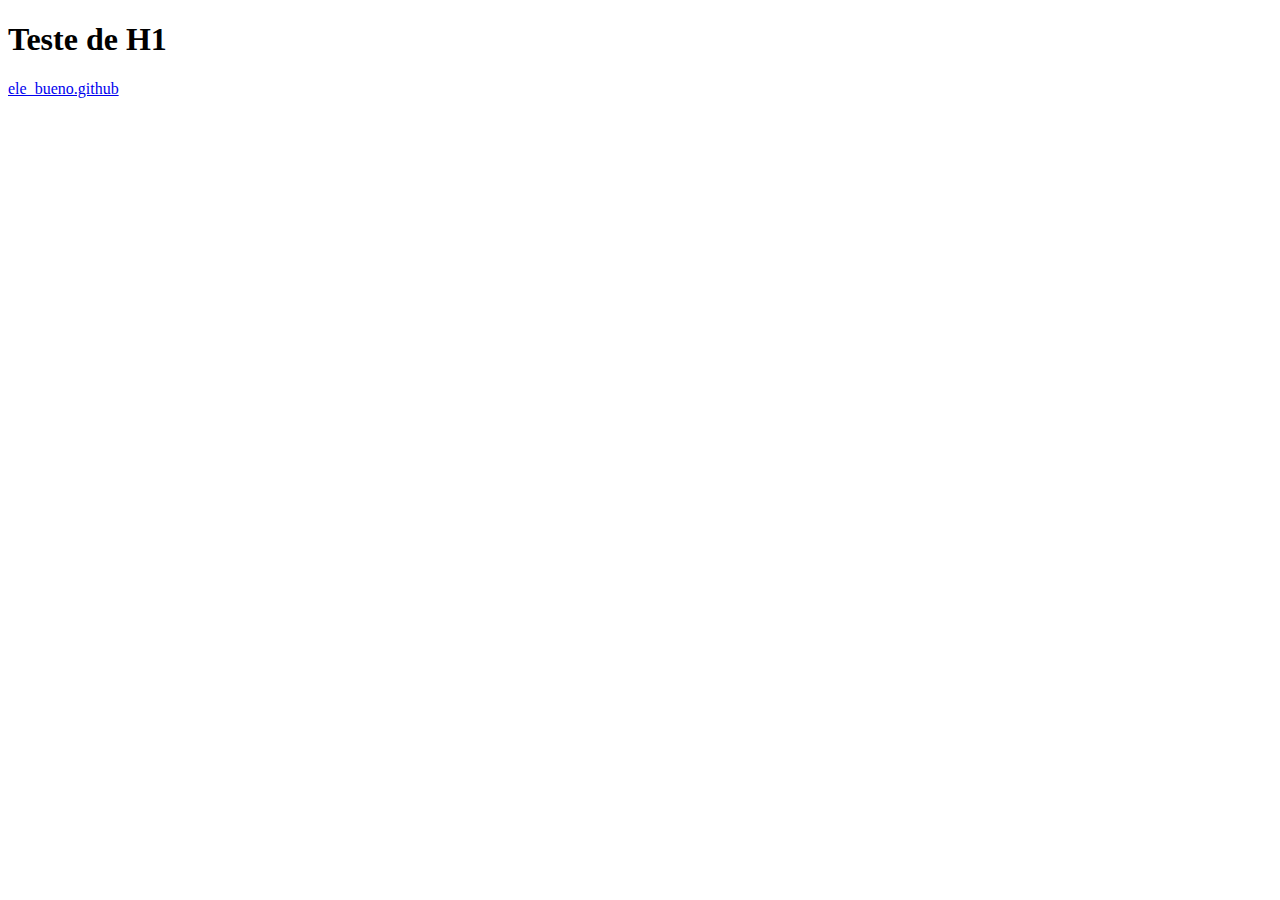
==== Aula01/index.html @ aaca17ea "Initial commit" ====
<!DOCTYPE html>
<html>
  <head> <!--No HEAD vem configurações da página-->
    <title>NLW Heat</title>
  </head>
  <body>
    <h1>Teste de H1</h1>
    <a href="https://github.com/ElessandraBueno?tab=repositories">ele_bueno.github</a>
  </body>
</html>
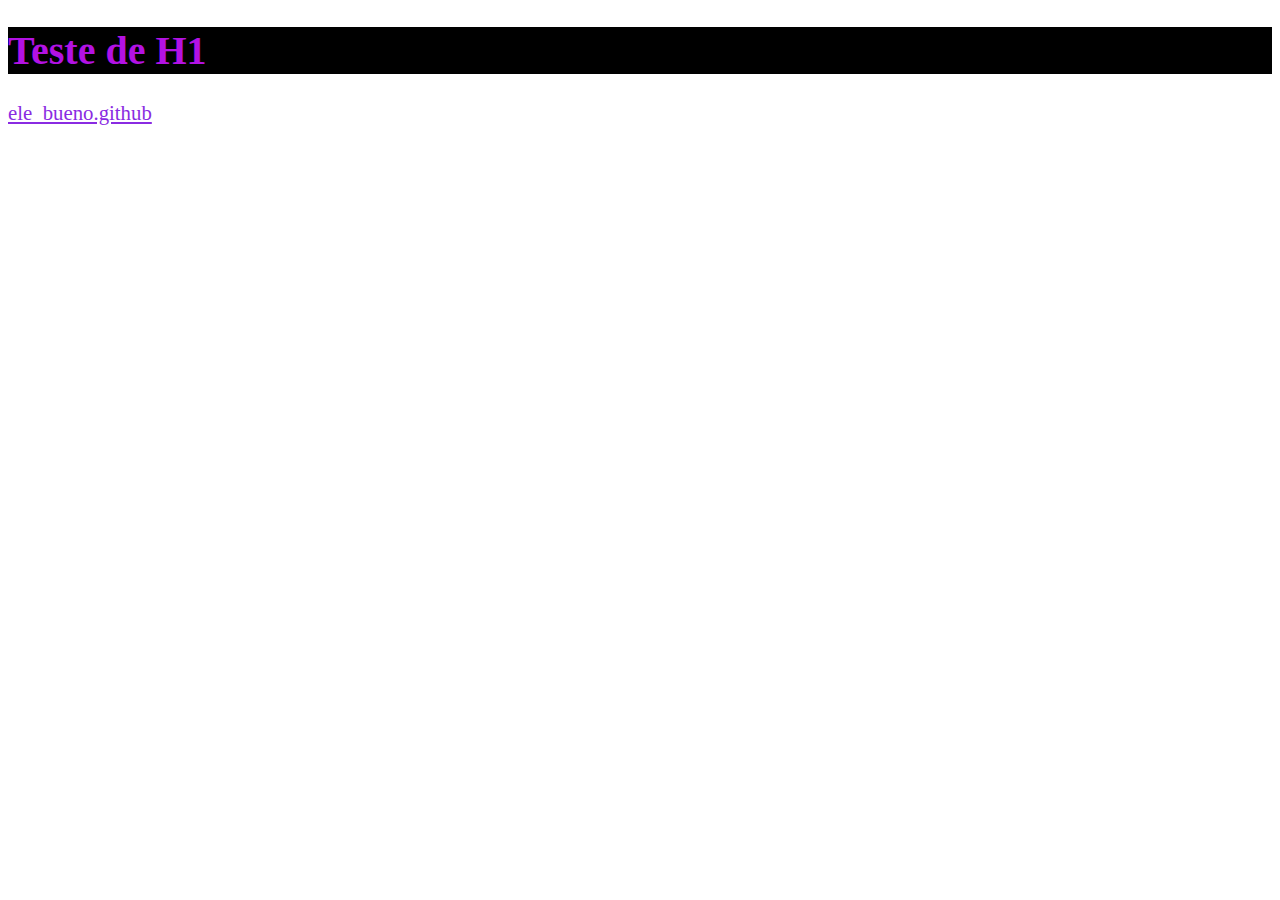
==== commit f504ec02: "Update in index.html" ====
--- a/Aula01/index.html
+++ b/Aula01/index.html
@@ -1,7 +1,20 @@
 <!DOCTYPE html>
+
 <html>
   <head> <!--No HEAD vem configurações da página-->
     <title>NLW Heat</title>
+    <style>
+      /* <!--Tudo que estiver dentro de STYLE identificado antes das chaves, vai ser aplicado a todos os comandos com a mesma descrição. Exemplo: abaixo está a estilização de H1, que será aplicado a todas as tags <h1> neste arquivo--> */
+      h1 {
+        font-size: 2.5rem;
+        color:rgb(179, 18, 228);
+        background-color:black;
+      }
+      a {
+        font-size: 1.3rem;
+        color:blueviolet;
+      }
+    </style>
   </head>
   <body>
     <h1>Teste de H1</h1>
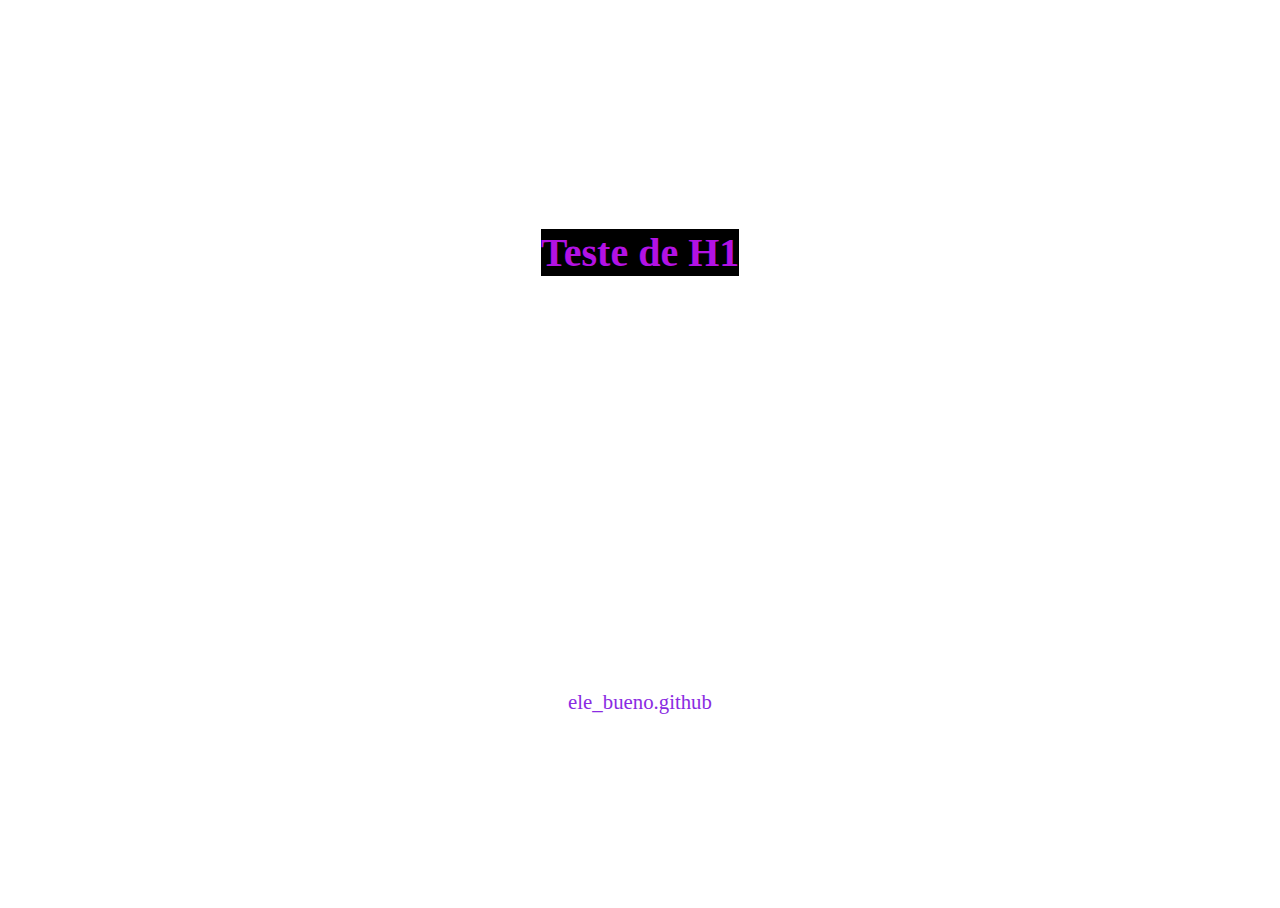
==== commit 20f86622: "Update index.html" ====
--- a/Aula01/index.html
+++ b/Aula01/index.html
@@ -4,7 +4,10 @@
   <head> <!--No HEAD vem configurações da página-->
     <title>NLW Heat</title>
     <style>
-      /* <!--Tudo que estiver dentro de STYLE identificado antes das chaves, vai ser aplicado a todos os comandos com a mesma descrição. Exemplo: abaixo está a estilização de H1, que será aplicado a todas as tags <h1> neste arquivo--> */
+      /* <!--Tudo que estiver dentro de STYLE identificado antes das chaves, 
+        vai ser aplicado a todos os comandos com a mesma descrição. 
+        Exemplo: abaixo está a estilização de H1, que será aplicado 
+        a todas as tags <h1> neste arquivo--> */
       h1 {
         font-size: 2.5rem;
         color:rgb(179, 18, 228);
@@ -13,6 +16,14 @@
       a {
         font-size: 1.3rem;
         color:blueviolet;
+        text-decoration: none; /*Tira o sublinado e qualquer outro estilo*/
+      }
+      html,body {
+        height: 100%;
+      }
+      body{
+        display: grid;
+        place-items: center; /*Deixa o conteúdo de body centralizado*/
       }
     </style>
   </head>
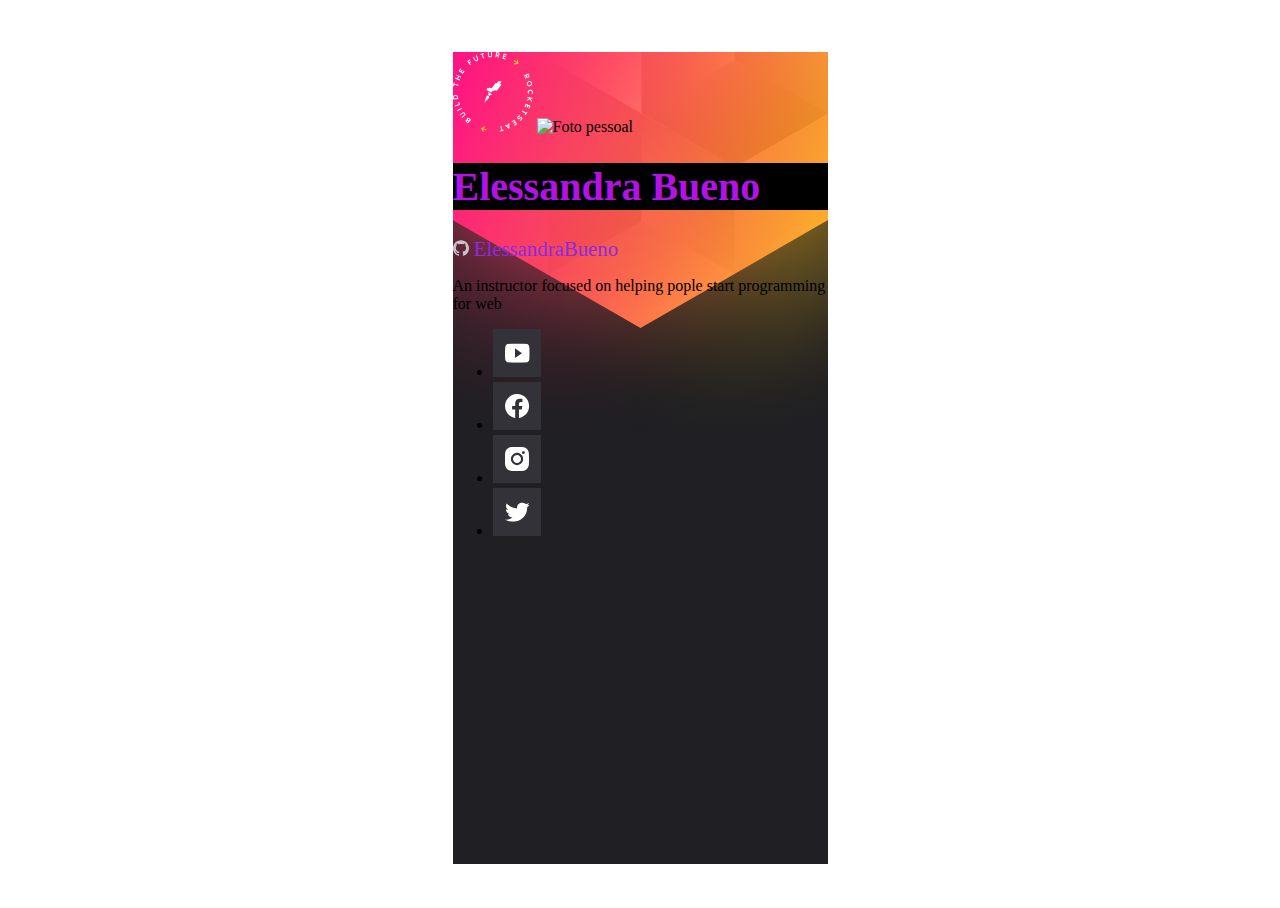
==== commit a4cfd5b4: "--" ====
--- a/Aula01/index.html
+++ b/Aula01/index.html
@@ -1,34 +1,55 @@
 <!DOCTYPE html>
 
 <html>
-  <head> <!--No HEAD vem configurações da página-->
+  <head>
+    <!--No HEAD vem configurações da página-->
     <title>NLW Heat</title>
-    <style>
-      /* <!--Tudo que estiver dentro de STYLE identificado antes das chaves, 
+
+    <link rel="stylesheet" href="style.css" />
+    <!-- <style> Tudo que estiver dentro de STYLE identificado antes das chaves, 
         vai ser aplicado a todos os comandos com a mesma descrição. 
         Exemplo: abaixo está a estilização de H1, que será aplicado 
-        a todas as tags <h1> neste arquivo--> */
-      h1 {
-        font-size: 2.5rem;
-        color:rgb(179, 18, 228);
-        background-color:black;
-      }
-      a {
-        font-size: 1.3rem;
-        color:blueviolet;
-        text-decoration: none; /*Tira o sublinado e qualquer outro estilo*/
-      }
-      html,body {
-        height: 100%;
-      }
-      body{
-        display: grid;
-        place-items: center; /*Deixa o conteúdo de body centralizado*/
-      }
-    </style>
+        a todas as tags <h1> neste arquivo </style>-->
   </head>
   <body>
-    <h1>Teste de H1</h1>
-    <a href="https://github.com/ElessandraBueno?tab=repositories">ele_bueno.github</a>
+    <main>
+      <div class="content">
+        <div class="avatar">
+          <img src="images/build.svg" alt="Selo Rocketseat" />
+          <img
+            src="https://lorempixel.com/185/185/people/"
+            alt="Foto pessoal"
+          />
+        </div>
+
+        <h1>Elessandra Bueno</h1>
+        <a href="https://github.com/ElessandraBueno?tab=repositories">
+          <img src="images/github.svg" alt="Ícone GitHub" /> ElessandraBueno</a
+        >
+        <p>An instructor focused on helping pople start programming for web</p>
+        <ul>
+          <li>
+            <a href="https://youtube.com" target="_blank">
+              <img src="images/youtube.svg" alt="Ícone Youtube" />
+            </a>
+          </li>
+          <li>
+            <a href="https://facebook.com" target="_blank">
+              <img src="images/facebook.svg" alt="Ícone facebook" />
+            </a>
+          </li>
+          <li>
+            <a href="https://instagram.com" target="_blank">
+              <img src="images/instagram.svg" alt="Ícone Instagram" />
+            </a>
+          </li>
+          <li>
+            <a href="https://twitter.com" target="_blank">
+              <img src="images/twitter.svg" alt="Ícone Twitter" />
+            </a>
+          </li>
+        </ul>
+      </div>
+    </main>
   </body>
 </html>
--- a/Aula01/style.css
+++ b/Aula01/style.css
@@ -0,0 +1,24 @@
+html,
+body {
+  height: 100%;
+}
+body{
+  display: grid;
+  place-items: center; /*Deixa o conteúdo de body centralizado*/
+}
+main{
+  background: url(images/Mobile.svg);
+  width: 375px;
+  height: 812px;
+
+}
+h1 {
+  font-size: 2.5rem;
+  color:rgb(179, 18, 228);
+  background-color:black;
+}
+a {
+  font-size: 1.3rem;
+  color:blueviolet;
+  text-decoration: none; /*Tira o sublinhado e qualquer outro estilo*/
+}
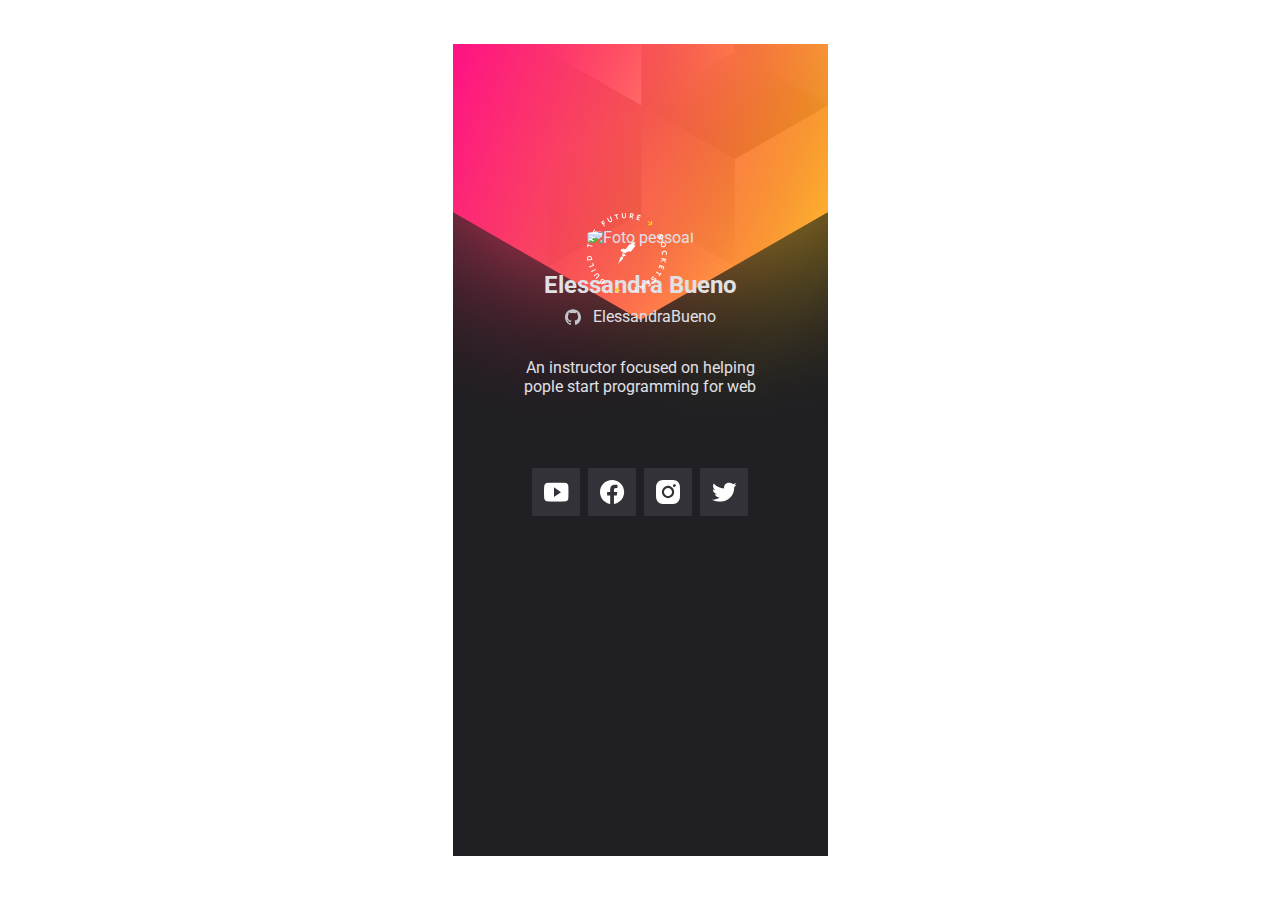
==== commit 4de11884: "Conteúdo da aula 02" ====
--- a/Aula01/index.html
+++ b/Aula01/index.html
@@ -6,6 +6,13 @@
     <title>NLW Heat</title>
 
     <link rel="stylesheet" href="style.css" />
+
+    <link rel="preconnect" href="https://fonts.googleapis.com" />
+    <link rel="preconnect" href="https://fonts.gstatic.com" crossorigin />
+    <link
+      href="https://fonts.googleapis.com/css2?family=Roboto:wght@400;700&display=swap"
+      rel="stylesheet"
+    />
     <!-- <style> Tudo que estiver dentro de STYLE identificado antes das chaves, 
         vai ser aplicado a todos os comandos com a mesma descrição. 
         Exemplo: abaixo está a estilização de H1, que será aplicado 
@@ -13,9 +20,11 @@
   </head>
   <body>
     <main>
-      <div class="content">
+      <div class="container">
         <div class="avatar">
+          <span>
           <img src="images/build.svg" alt="Selo Rocketseat" />
+        </span>
           <img
             src="https://lorempixel.com/185/185/people/"
             alt="Foto pessoal"
@@ -26,7 +35,9 @@
         <a href="https://github.com/ElessandraBueno?tab=repositories">
           <img src="images/github.svg" alt="Ícone GitHub" /> ElessandraBueno</a
         >
+
         <p>An instructor focused on helping pople start programming for web</p>
+
         <ul>
           <li>
             <a href="https://youtube.com" target="_blank">
--- a/Aula01/style.css
+++ b/Aula01/style.css
@@ -1,24 +1,70 @@
+*{
+  margin: 0; /*Deixa a página somente com o tamanho do conteúdo sem barra de rolagem*/
+}
 html,
 body {
+
+  --black:hsl(240, 6%, 13%);
+  --gray:hsl(240,9%,89%); /*Declaração de varável que pode ser usada no documento inteiro. Essa variável deixa a cor mais leve*/
+
   height: 100%;
+  font-family: 'Roboto', sans-serif;
+  -webkit-font-smoothing: antialiased; /*-WebKit significa que a determinada ação vai acontecer somente nos navegadores kit*/
 }
 body{
   display: grid;
-  place-items: center; /*Deixa o conteúdo de body centralizado*/
+  place-items: center; /*Deixa o conteúdo de body centralizado, inclusive a imagem de fundo. OBS só é opssível com o grid acima*/
 }
 main{
-  background: url(images/Mobile.svg);
+  background: url(images/mobile.png);
   width: 375px;
   height: 812px;
+}
+.container{
+  max-width: 250px;
+  margin-left: auto;
+  margin-right: auto;
+  text-align: center; /*Deixa o conteúdo centralizado, mas só pode ser usado para texto ou propriedades que recebem texto*/
 
+  color: var(--gray);
+}
+.avatar{
+  width: 10rem;
+  margin: 11.5rem auto 0;
+  position: relative; /*Referencia para o absolute abaixo, se não adicionado, o topo do absolute é considerado o da página inteira e não da classe avatar*/
+}
+.avatar span{
+  position: absolute; 
+  top: -15px;
+  z-index: 1; /*Indica o posicionamento no eixo Z*/
+}
+.avatar > img { /*A seta indica que este estilo será aplicado apenas no primeiro nível da classe, ou seja, nas imagens que estiverem dentro de .avatar e não que estiverem em avatar e outra tag dentro de avatar como a span*/
+  width: 10rem;
+  height: 11.5rem;
+  object-fit: cover; /*Serve para deixar a imagem no formato e tamnho normal*/
+  clip-path: polygon(50% 0, 100% 25%, 100% 75%, 50% 100%, 0 75%, 0 25%);
 }
 h1 {
-  font-size: 2.5rem;
-  color:rgb(179, 18, 228);
-  background-color:black;
+  font-size: 1.5rem;
+  margin-top: 1.5rem;
 }
 a {
-  font-size: 1.3rem;
-  color:blueviolet;
+  color: var(--gray);
   text-decoration: none; /*Tira o sublinhado e qualquer outro estilo*/
+  margin-top: 0.5rem;
+  display: flex;
+  gap: 0.75rem; /*Espaço entre os elementos. OBS: Só funciona se o flex tiver sido declarado antes*/
+  justify-content: center; /*Deixa o conteúdo centralizado. OBS: Só funciona se o flex tiver sido declarado antes*/
+  align-items: center; /*Garante que o conteúdo está centralizado*/
 }
+p{
+  margin-top: 2rem;
+}
+ul{
+  margin-top: 4rem;
+  list-style: none; /*Retira as bolinhas*/
+  padding: 0; /*Deixa alinhado sem espaço de padding*/
+  display: flex; /*Faz com que os elementos fiquem um ao lado do outro na horizontal*/
+  gap: 0.5rem; /*Espaço entre os elementos. OBS: Só funciona se o flex tiver sido declarado antes*/
+  justify-content: center; /*Deixa o conteúdo centralizado. OBS: Só funciona se o flex tiver sido declarado antes*/
+}